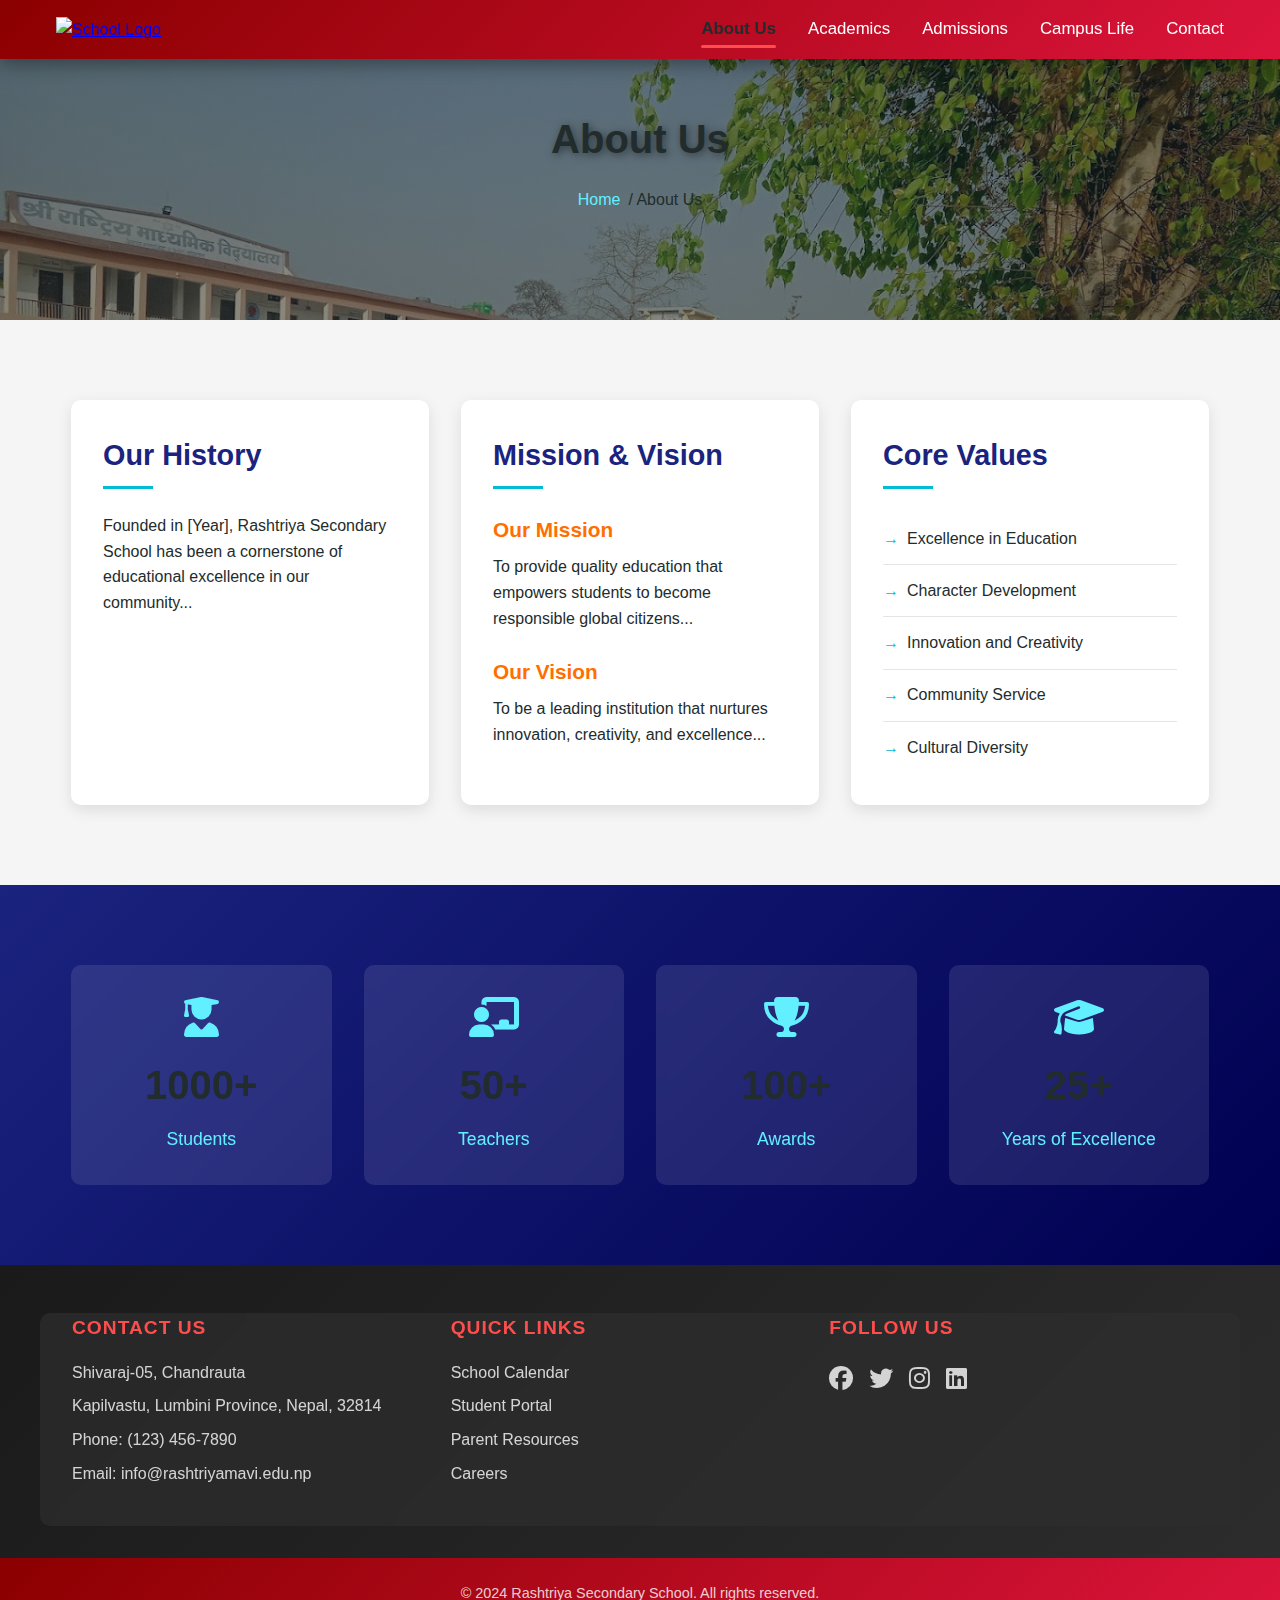
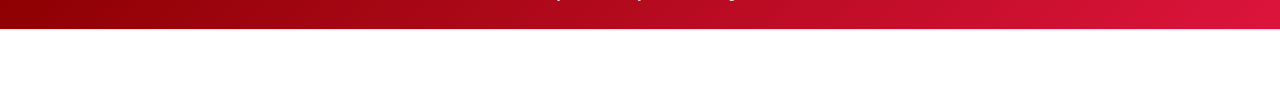
==== pages/about.html @ b4b04a68 "Add files via upload" ====
<!DOCTYPE html>
<html lang="en">
<head>
    <meta charset="UTF-8">
    <meta name="viewport" content="width=device-width, initial-scale=1.0, maximum-scale=1.0, user-scalable=no">
    <title>About Us - Rashtriya Secondary School</title>
    
    <!-- Meta tags for SEO -->
    <meta name="description" content="Learn about Rashtriya Secondary School's history, mission, and values.">
    <meta name="keywords" content="Rashtriya Secondary School, about us, school history, mission, vision">
    
    <!-- CSS Files -->
    <link rel="stylesheet" href="../css/style.css">
    <link rel="stylesheet" href="../css/responsive.css">
    <link rel="stylesheet" href="../css/mobile.css" media="screen and (max-width: 767px)">
    <link rel="stylesheet" href="../css/tablet.css" media="screen and (min-width: 768px) and (max-width: 1023px)">
    <link rel="stylesheet" href="../css/desktop.css" media="screen and (min-width: 1024px)">
    
    <!-- Font Awesome -->
    <link rel="stylesheet" href="https://cdnjs.cloudflare.com/ajax/libs/font-awesome/6.5.1/css/all.min.css">
</head>
<body>
    <!-- Header Section (Same as index.html) -->
    <header>
        <nav class="navbar">
            <div class="logo">
                <a href="../index.html">
                    <img src="assets/images/logo.png" alt="School Logo">
                </a>
            </div>
            <div class="nav-links">
                <ul>
                    <li><a href="about.html" class="active">About Us</a></li>
                    <li><a href="academics.html">Academics</a></li>
                    <li><a href="admissions.html">Admissions</a></li>
                    <li><a href="campus-life.html">Campus Life</a></li>
                    <li><a href="contact.html">Contact</a></li>
                </ul>
            </div>
            <div class="hamburger">
                <div class="bar"></div>
                <div class="bar"></div>
                <div class="bar"></div>
            </div>
        </nav>
    </header>

    <!-- Page Banner -->
    <section class="page-banner">
        <div class="banner-content">
            <h1>About Us</h1>
            <nav class="breadcrumb">
                <a href="../index.html">Home</a> / About Us
            </nav>
        </div>
    </section>

    <!-- About Content -->
    <section class="about-content">
        <div class="container">
            <div class="about-grid">
                <!-- School History -->
                <div class="about-card">
                    <h2>Our History</h2>
                    <p>Founded in [Year], Rashtriya Secondary School has been a cornerstone of educational excellence in our community...</p>
                </div>

                <!-- Mission & Vision -->
                <div class="about-card">
                    <h2>Mission & Vision</h2>
                    <div class="mission">
                        <h3>Our Mission</h3>
                        <p>To provide quality education that empowers students to become responsible global citizens...</p>
                    </div>
                    <div class="vision">
                        <h3>Our Vision</h3>
                        <p>To be a leading institution that nurtures innovation, creativity, and excellence...</p>
                    </div>
                </div>

                <!-- Core Values -->
                <div class="about-card">
                    <h2>Core Values</h2>
                    <ul class="values-list">
                        <li>Excellence in Education</li>
                        <li>Character Development</li>
                        <li>Innovation and Creativity</li>
                        <li>Community Service</li>
                        <li>Cultural Diversity</li>
                    </ul>
                </div>
            </div>
        </div>
    </section>

    <!-- School Statistics -->
    <section class="statistics">
        <div class="container">
            <div class="stats-grid">
                <div class="stat-card">
                    <i class="fas fa-user-graduate"></i>
                    <h3>1000+</h3>
                    <p>Students</p>
                </div>
                <div class="stat-card">
                    <i class="fas fa-chalkboard-teacher"></i>
                    <h3>50+</h3>
                    <p>Teachers</p>
                </div>
                <div class="stat-card">
                    <i class="fas fa-trophy"></i>
                    <h3>100+</h3>
                    <p>Awards</p>
                </div>
                <div class="stat-card">
                    <i class="fas fa-graduation-cap"></i>
                    <h3>25+</h3>
                    <p>Years of Excellence</p>
                </div>
            </div>
        </div>
    </section>

   
    <!-- Footer (Same as index.html) -->
    <footer>
        <!-- Footer content same as index.html -->
        <div class="footer-content">
            <div class="footer-section">
                <h4>Contact Us</h4>
                <p>Shivaraj-05, Chandrauta</p>
                <p>Kapilvastu, Lumbini Province, Nepal, 32814</p>
                <p>Phone: (123) 456-7890</p>
                <p>Email: info@rashtriyamavi.edu.np</p>
            </div>
            <div class="footer-section">
                <h4>Quick Links</h4>
                <ul>
                    <li><a href="calendar.html">School Calendar</a></li>
                    <li><a href="portal.html">Student Portal</a></li>
                    <li><a href="resources.html">Parent Resources</a></li>
                    <li><a href="careers.html">Careers</a></li>
                </ul>
            </div>
            <div class="footer-section">
                <h4>Follow Us</h4>
                <div class="social-links">
                    <a href="#"><i class="fab fa-facebook"></i></a>
                    <a href="#"><i class="fab fa-twitter"></i></a>
                    <a href="#"><i class="fab fa-instagram"></i></a>
                    <a href="#"><i class="fab fa-linkedin"></i></a>
                </div>
            </div>
        </div>
        <div class="footer-bottom">
            <p>&copy; 2024 Rashtriya Secondary School. All rights reserved.</p>
        </div>
    </footer>

    <!-- JavaScript Files -->
    <script src="../js/main.js"></script>
</body>
</html>
---- css/style.css ----
:root {
    /* Primary Colors */
    --primary-color: #1a237e;    /* Deep indigo */
    --primary-light: #534bae;    /* Lighter indigo */
    --primary-dark: #000051;     /* Dark indigo */
    
    /* Accent Colors */
    --accent-color: #00bcd4;     /* Cyan */
    --accent-light: #62efff;     /* Light cyan */
    --accent-dark: #008ba3;      /* Dark cyan */
    
    /* Secondary Colors */
    --secondary-color: #ff6f00;  /* Deep orange */
    --secondary-light: #ffa040;  /* Light orange */
    --secondary-dark: #c43e00;   /* Dark orange */
    
    /* Neutral Colors */
    --text-color: #222c2c;       /* Blue grey - for main text */
    --text-light: #4f5b62;      /* Lighter text */
    --text-dark: #000a12;       /* Dark text */
    
    /* Background Colors */
    --bg-primary: #ffffff;       /* Pure white */
    --bg-secondary: #f5f5f5;    /* Light grey */
    --bg-accent: #e3f2fd;       /* Very light blue */
    
    /* Additional Colors */
    --success: #4caf50;         /* Green */
    --warning: #ffc107;         /* Amber */
    --error: #f44336;           /* Red */
    --info: #2196f3;           /* Blue */
    
    /* Add new red theme colors */
    --theme-dark: #8B0000;     /* Dark red */
    --theme-main: #DC143C;     /* Crimson red */
    --theme-light: #FF4D4D;    /* Light red */
}

* {
    margin: 0;
    padding: 0;
    box-sizing: border-box;
}

body {
    font-family: 'Poppins', sans-serif;
    line-height: 1.6;
    color: var(--text-color);
}

/* Header & Navigation */
header {
    background: linear-gradient(
        135deg,
        var(--theme-dark) 0%,
        var(--theme-main) 100%
    );
    position: fixed;
    width: 100%;
    top: 0;
    z-index: 1000;
    transition: background 0.3s ease;
    box-shadow: 0 4px 20px rgba(0, 0, 0, 0.4);
}

/* Only landing page (index.html) has transparent header initially */
body.landing-page header {
    background: transparent;
    box-shadow: none;
}

/* Add background on scroll for landing page */
body.landing-page header.scrolled {
    background: linear-gradient(
        135deg,
        var(--theme-dark) 0%,
        var(--theme-main) 100%
    );
    backdrop-filter: blur(10px);
    box-shadow: 0 4px 20px rgba(0, 0, 0, 0.4);
}

.navbar {
    max-width: 1200px;
    margin: 0 auto;
    padding: 0.8rem 1rem;
    display: flex;
    align-items: center;
    justify-content: space-between;
}

.logo {
    display: flex;
    align-items: center;
}

.logo img {
    height: 55px;
    filter: brightness(1.1);
    transition: transform 0.3s ease;
}

.logo:hover img {
    transform: scale(1.05);
}

.nav-links {
    margin-left: auto;
}

.nav-links ul {
    list-style: none;
    display: flex;
    gap: 2.5rem;
    align-items: center;
}

.nav-links a {
    text-decoration: none;
    color: white;
    font-weight: 500;
    font-size: 1.05rem;
    padding: 0.5rem 0;
    position: relative;
    transition: all 0.3s ease;
}

/* Update the underline color for better visibility */
.nav-links a::after {
    content: '';
    position: absolute;
    width: 0;
    height: 2px;
    bottom: 0;
    left: 0;
    background-color: var(--white);
    transition: width 0.3s ease;
}

.nav-links a:hover {
    color: var(--theme-light);
}

.nav-links a.active {
    color: var(--white);
    position: relative;
    font-weight: 600;
}

.nav-links a.active::after {
    content: '';
    position: absolute;
    bottom: -2px;
    left: 0;
    width: 100%;
    height: 3px;
    background: var(--theme-light);
    border-radius: 2px;
}

/* Add this animation */
@keyframes slideIn {
    from {
        transform: scaleX(0);
        opacity: 0;
    }
    to {
        transform: scaleX(1);
        opacity: 1;
    }
}

/* Mobile styles for active state */
@media screen and (max-width: 767px) {
    .nav-links a.active {
        background: var(--bg-accent);
        color: var(--accent-dark);
        border-radius: 8px;
    }

    .nav-links a.active::after {
        display: none;
    }
}

/* Hamburger Menu Styling */
.hamburger {
    display: none;  /* Hidden by default, shown in mobile */
    cursor: pointer;
    padding: 0px;
    z-index: 1002;
    background: transparent;
    border: none;
    position: relative;
}

.hamburger .bar {
    width: 25px;
    height: 2px;
    background-color: white;
    margin: 5px 0;
    transition: all 0.3s ease;
    border-radius: 3px;
}

/* Active state for hamburger */
.hamburger.active .bar:nth-child(1) {
    transform: translateY(8px) rotate(45deg);
}

.hamburger.active .bar:nth-child(2) {
    opacity: 0;
}

.hamburger.active .bar:nth-child(3) {
    transform: translateY(-8px) rotate(-45deg);
}

/* Hero Section */
.hero {
    margin-top: -80px;
    position: relative;
    height: 100vh;
    background: linear-gradient(
        rgba(12, 33, 36, 0.5),
        rgba(39, 54, 57, 0.5)
    ),
    url('../assets/images/rss.jpg') center/cover;
    background-attachment: scroll;
    display: flex;
    align-items: center;
    justify-content: center;
    text-align: center;
    color: var(--white);
    transform-style: preserve-3d;
    perspective: 1000px;
}

.hero-content {
    position: relative;
    z-index: 1;
    padding: 2rem;
    margin-top: 80px;
    max-width: 800px;
    background: rgba(0, 0, 0, 0.3);
    border-radius: 10px;
    backdrop-filter: blur(8px);
    transform: translateZ(0);
    transition: all 0.5s cubic-bezier(0.165, 0.84, 0.44, 1);
}

.hero-content h1 {
    font-size: 3.5rem;
    margin-bottom: 1rem;
    text-shadow: 2px 2px 15px rgba(0, 0, 0, 0.5);
    letter-spacing: -1px;
    font-weight: 800;
}

.hero-content p {
    font-size: 1.2rem;
    margin-bottom: 2rem;
    text-shadow: 1px 1px 8px rgba(0, 0, 0, 0.3);
}

.cta-button {
    display: inline-block;
    padding: 1rem 2rem;
    background: var(--secondary-color);
    color: var(--white);
    text-decoration: none;
    border-radius: 30px;
    transition: transform 0.3s ease, background 0.3s ease;
}

.cta-button:hover {
    transform: translateY(-3px);
    background: #c0392b;
}

/* Features Section */
.features {
    padding: 5rem 0;
    background: var(--bg-secondary);
}

.features .container {
    display: flex;
    justify-content: space-between;
    gap: 2rem;
    max-width: 1200px;
    margin: 0 auto;
    padding: 0 1rem;
}

.feature-card {
    background: var(--bg-primary);
    padding: 2rem;
    border-radius: 10px;
    text-align: center;
    box-shadow: 0 10px 30px rgba(26, 35, 126, 0.1);
    border: 1px solid rgba(26, 35, 126, 0.05);
    transition: all 0.4s cubic-bezier(0.165, 0.84, 0.44, 1);
}

.feature-card:hover {
    transform: translateY(-8px) scale(1.01);
    box-shadow: 0 15px 40px rgba(26, 35, 126, 0.15);
    border-color: var(--accent-light);
}

.feature-card i {
    font-size: 2.5rem;
    color: var(--accent-color);
    background: var(--bg-accent);
    padding: 1rem;
    border-radius: 50%;
    margin-bottom: 1.5rem;
}

.feature-card h3 {
    color: var(--primary-color);
    margin-bottom: 1rem;
}

.feature-card p {
    color: var(--text-light);
}

/* News & Events Section */
.news-events {
    padding: 4rem 0;
    background: var(--bg-secondary, #f5f5f5);
}

.news-grid {
    display: grid;
    grid-template-columns: repeat(auto-fit, minmax(300px, 1fr));
    gap: 2rem;
    margin-top: 2rem;
}

.news-card, .event-card {
    background: white;
    border-radius: 10px;
    overflow: hidden;
    box-shadow: 0 2px 10px rgba(0, 0, 0, 0.1);
}

.news-image, .event-image {
    height: 200px;
    overflow: hidden;
}

.news-image img, .event-image img {
    width: 100%;
    height: 100%;
    object-fit: cover;
}

.news-content, .event-content {
    padding: 1.5rem;
}

.news-date, .event-date {
    color: var(--accent-color);
    font-size: 0.9rem;
    margin-bottom: 0.5rem;
}

.news-content h3, .event-content h3 {
    color: var(--primary-color);
    margin-bottom: 1rem;
    font-size: 1.3rem;
}

.news-content p, .event-content p {
    color: var(--text-color);
    margin-bottom: 1rem;
    line-height: 1.6;
}

.event-details {
    display: flex;
    gap: 1rem;
    margin-top: 1rem;
    color: var(--text-light);
    font-size: 0.9rem;
}

.event-details span {
    display: flex;
    align-items: center;
    gap: 0.5rem;
}

.read-more {
    display: inline-flex;
    align-items: center;
    gap: 0.5rem;
    color: var(--accent-color);
    text-decoration: none;
    margin-top: 1rem;
    font-weight: 500;
    transition: gap 0.3s ease;
}

.read-more:hover {
    gap: 1rem;
}

.view-all-container {
    text-align: center;
    margin-top: 3rem;
}

.view-all-btn {
    display: inline-block;
    padding: 1rem 2rem;
    background: var(--accent-color);
    color: var(--white);
    text-decoration: none;
    border-radius: 25px;
    transition: all 0.3s ease;
}

.view-all-btn:hover {
    background: var(--accent-dark);
    transform: translateY(-2px);
}

.fade-in {
    animation: fadeIn 0.5s ease-in;
}

@keyframes fadeIn {
    from { opacity: 0; transform: translateY(20px); }
    to { opacity: 1; transform: translateY(0); }
}

/* Responsive Styles */
@media screen and (max-width: 768px) {
    .news-grid {
        grid-template-columns: 1fr;
        padding: 0 1rem;
    }

    .event-details {
        flex-direction: column;
        gap: 0.5rem;
    }
}

/* Messages Section */
.messages {
    padding: 5rem 0;
    background: var(--bg-primary);
}

.messages h2 {
    text-align: center;
    color: var(--primary-color);
    margin-bottom: 3rem;
    font-size: 2.5rem;
    position: relative;
}

.messages h2::after {
    content: '';
    display: block;
    width: 80px;
    height: 4px;
    background: linear-gradient(to right, var(--accent-color), var(--accent-light));
    margin: 1rem auto;
    border-radius: 2px;
}

.message-grid {
    display: grid;
    grid-template-columns: repeat(auto-fit, minmax(300px, 1fr));
    gap: 2rem;
    margin-top: 2rem;
}

.message-card {
    background: #fff;
    border-radius: 10px;
    padding: 2rem;
    box-shadow: 0 5px 15px rgba(0,0,0,0.1);
    transition: transform 0.3s ease;
}

.message-card:hover {
    transform: translateY(-5px);
}

.message-header {
    display: flex;
    align-items: center;
    gap: 1rem;
    margin-bottom: 1.5rem;
}

.message-header img {
    width: 60px;
    height: 60px;
    border-radius: 50%;
    object-fit: cover;
}

.message-author h3 {
    color: #2c3e50;
    margin-bottom: 0.25rem;
}

.message-author span {
    color: #666;
    font-size: 0.9rem;
}

.message-content {
    padding: 1.5rem;
}

.message-content p {
    color: var(--text-color);
    margin-bottom: 1rem;
    line-height: 1.6;
    font-style: italic;
}

.read-more {
    display: inline-block;
    color: var(--accent-color);
    text-decoration: none;
    font-weight: 500;
    transition: color 0.3s ease;
    position: relative;
}

.read-more::after {
    content: '→';
    margin-left: 5px;
    transition: transform 0.3s ease;
    display: inline-block;
}

.read-more:hover {
    color: var(--accent-dark);
}

.read-more:hover::after {
    transform: translateX(5px);
}

/* Footer */
footer {
    background: linear-gradient(
        135deg,
        #1a1a1a 0%,
        #2d2d2d 100%
    );
    padding: 3rem 0 0;
}

.footer-content {
    max-width: 1200px;
    margin: 0 auto;
    display: flex;
    justify-content: space-between;
    flex-wrap: wrap;
    padding: 0 2rem;
    background: rgba(45, 45, 45, 0.7);
    border-radius: 10px;
    backdrop-filter: blur(10px);
}

.footer-section {
    flex: 1;
    min-width: 250px;
    margin-bottom: 2rem;
}

.footer-section h4 {
    color: var(--theme-light);
    font-size: 1.2rem;
    margin-bottom: 1rem;
    text-transform: uppercase;
    letter-spacing: 1px;
    font-weight: 600;
}

.footer-section p {
    color: rgba(255, 255, 255, 0.8);
    margin-bottom: 0.5rem;
}

.footer-section ul {
    list-style: none;
}

.footer-section ul li {
    margin-bottom: 0.5rem;
}

.footer-section ul li a {
    text-decoration: none;
    color: rgba(255, 255, 255, 0.8);
    transition: color 0.3s ease;
}

.footer-section ul li a:hover {
    color: var(--theme-light);
    transform: translateX(5px);
}

.social-links {
    display: flex;
    gap: 1rem;
}

.social-links a {
    color: rgba(255, 255, 255, 0.8);
    font-size: 1.5rem;
    transition: all 0.3s ease;
}

.social-links a:hover {
    color: var(--theme-light);
    transform: translateY(-3px);
}

.footer-bottom {
    text-align: center;
    padding: 1.5rem 0;
    margin-top: 2rem;
    background: linear-gradient(
        135deg,
        var(--theme-dark) 0%,
        var(--theme-main) 100%
    );
}

.footer-bottom p {
    color: rgba(255, 255, 255, 0.8);
    font-size: 0.9rem;
}

/* Add subtle background patterns */
.features {
    background-image: 
        linear-gradient(30deg, var(--bg-secondary) 12%, transparent 12.5%, transparent 87%, var(--bg-secondary) 87.5%, var(--bg-secondary)),
        linear-gradient(150deg, var(--bg-secondary) 12%, transparent 12.5%, transparent 87%, var(--bg-secondary) 87.5%, var(--bg-secondary)),
        linear-gradient(30deg, var(--bg-secondary) 12%, transparent 12.5%, transparent 87%, var(--bg-secondary) 87.5%, var(--bg-secondary)),
        linear-gradient(150deg, var(--bg-secondary) 12%, transparent 12.5%, transparent 87%, var(--bg-secondary) 87.5%, var(--bg-secondary)),
        linear-gradient(60deg, rgba(26, 35, 126, 0.05) 25%, transparent 25.5%, transparent 75%, rgba(26, 35, 126, 0.05) 75%, rgba(26, 35, 126, 0.05)),
        linear-gradient(60deg, rgba(26, 35, 126, 0.05) 25%, transparent 25.5%, transparent 75%, rgba(26, 35, 126, 0.05) 75%, rgba(26, 35, 126, 0.05));
    background-size: 80px 140px;
    background-position: 0 0, 0 0, 40px 70px, 40px 70px, 0 0, 40px 70px;
}

/* Add gradient borders */
.feature-card::before {
    content: '';
    position: absolute;
    top: 0;
    left: 0;
    right: 0;
    height: 4px;
    background: linear-gradient(
        90deg,
        var(--accent-color),
        var(--accent-light)
    );
    opacity: 0;
    transition: opacity 0.3s ease;
    border-radius: 4px 4px 0 0;
}

.feature-card:hover::before {
    opacity: 1;
}

/* Page Banner */
.page-banner {
    margin-top: -80px;
    position: relative;
    height: 400px;
    background: linear-gradient(
        rgba(12, 33, 36, 0.5),
        rgba(39, 54, 57, 0.5)
    ),
    url('../assets/images/rss.jpg') center/cover;
    background-attachment: scroll;
    display: flex;
    align-items: center;
    justify-content: center;
    text-align: center;
    color: var(--white);
    overflow: hidden;
    transform-style: preserve-3d;
}

.banner-content {
    position: relative;
    z-index: 1;
    padding: 2rem;
    margin-top: 80px;
    transform: translateZ(50px);
    transition: transform 0.5s ease-out;
}

.banner-content h1 {
    font-size: 2.5rem;
    margin-bottom: 1rem;
    color: var(--white);
}

/* Breadcrumb styling */
.breadcrumb {
    display: flex;
    justify-content: center;
    gap: 0.5rem;
    color: var(--white);
}

.breadcrumb a {
    color: var(--accent-light);
    text-decoration: none;
    transition: color 0.3s ease;
}

.breadcrumb a:hover {
    color: var(--white);
}

/* About Content */
.about-content {
    padding: 5rem 0;
    background: var(--bg-secondary);
}

.about-grid {
    display: grid;
    grid-template-columns: repeat(auto-fit, minmax(300px, 1fr));
    gap: 2rem;
    max-width: 1200px;
    margin: 0 auto;
    padding: 0 1rem;
}

.about-card {
    background: var(--bg-primary);
    padding: 2rem;
    border-radius: 10px;
    box-shadow: 0 5px 15px rgba(0, 0, 0, 0.1);
    transition: transform 0.3s ease;
}

.about-card:hover {
    transform: translateY(-5px);
}

.about-card h2 {
    color: var(--primary-color);
    margin-bottom: 1.5rem;
    font-size: 1.8rem;
    position: relative;
}

.about-card h2::after {
    content: '';
    display: block;
    width: 50px;
    height: 3px;
    background: var(--accent-color);
    margin-top: 0.5rem;
}

.mission, .vision {
    margin-bottom: 1.5rem;
}

.mission h3, .vision h3 {
    color: var(--secondary-color);
    margin-bottom: 0.5rem;
    font-size: 1.3rem;
}

.values-list {
    list-style: none;
    padding: 0;
}

.values-list li {
    padding: 0.8rem 0;
    border-bottom: 1px solid rgba(0, 0, 0, 0.1);
    color: var(--text-color);
    position: relative;
    padding-left: 1.5rem;
}

.values-list li:last-child {
    border-bottom: none;
}

.values-list li::before {
    content: '→';
    position: absolute;
    left: 0;
    color: var(--accent-color);
}

/* Statistics Section */
.statistics {
    padding: 5rem 0;
    background: linear-gradient(135deg, var(--primary-color), var(--primary-dark));
    color: var(--white);
}

.stats-grid {
    display: grid;
    grid-template-columns: repeat(auto-fit, minmax(200px, 1fr));
    gap: 2rem;
    max-width: 1200px;
    margin: 0 auto;
    padding: 0 1rem;
}

.stat-card {
    text-align: center;
    padding: 2rem;
    background: rgba(255, 255, 255, 0.1);
    border-radius: 10px;
    backdrop-filter: blur(5px);
    transition: transform 0.3s ease;
}

.stat-card:hover {
    transform: translateY(-5px);
}

.stat-card i {
    font-size: 2.5rem;
    color: var(--accent-light);
    margin-bottom: 1rem;
}

.stat-card h3 {
    font-size: 2.5rem;
    margin-bottom: 0.5rem;
    color: var(--white);
}

.stat-card p {
    color: var(--accent-light);
    font-size: 1.1rem;
}

/* Responsive Styles */
@media screen and (max-width: 768px) {
    .page-banner {
        height: 200px;
    }

    .banner-content h1 {
        font-size: 2rem;
    }

    .about-card {
        padding: 1.5rem;
    }

    .about-card h2 {
        font-size: 1.5rem;
    }

    .stat-card {
        padding: 1.5rem;
    }

    .stat-card h3 {
        font-size: 2rem;
    }

    .stat-card i {
        font-size: 2rem;
    }
}

/* Animation for Statistics */
@keyframes countUp {
    from {
        opacity: 0;
        transform: translateY(20px);
    }
    to {
        opacity: 1;
        transform: translateY(0);
    }
}

.stat-card {
    animation: countUp 0.6s ease forwards;
}

.stats-grid > div:nth-child(1) { animation-delay: 0.1s; }
.stats-grid > div:nth-child(2) { animation-delay: 0.2s; }
.stats-grid > div:nth-child(3) { animation-delay: 0.3s; }
.stats-grid > div:nth-child(4) { animation-delay: 0.4s; }

/* Faculty Section */
.faculty {
    padding: 5rem 0;
    background: var(--bg-secondary);
}

.faculty-grid {
    display: grid;
    grid-template-columns: repeat(auto-fit, minmax(300px, 1fr));
    gap: 2rem;
    margin-top: 3rem;
}

.faculty-card {
    background: var(--bg-primary);
    border-radius: 15px;
    overflow: hidden;
    box-shadow: 0 5px 15px rgba(0, 0, 0, 0.1);
    transition: transform 0.3s ease;
}

.faculty-card:hover {
    transform: translateY(-5px);
}

.faculty-image {
    height: 250px;
    overflow: hidden;
}

.faculty-image img {
    width: 100%;
    height: 100%;
    object-fit: cover;
    transition: transform 0.3s ease;
}

.faculty-card:hover .faculty-image img {
    transform: scale(1.1);
}

.faculty-info {
    padding: 1.5rem;
    text-align: center;
}

.faculty-info h3 {
    color: var(--primary-color);
    margin-bottom: 0.5rem;
    font-size: 1.3rem;
}

.designation {
    color: var(--accent-color);
    font-weight: 500;
    display: block;
    margin-bottom: 0.5rem;
}

.faculty-contact {
    display: flex;
    justify-content: center;
    gap: 1rem;
    margin-top: 1rem;
}

.faculty-contact a {
    color: var(--text-light);
    transition: color 0.3s ease;
}

.faculty-contact a:hover {
    color: var(--accent-color);
}

.view-all-faculty {
    text-align: center;
    margin-top: 3rem;
}

.btn-primary {
    background: var(--accent-color);
    color: var(--white);
    padding: 1rem 2rem;
    border-radius: 25px;
    text-decoration: none;
    transition: all 0.3s ease;
    display: inline-block;
}

.btn-primary:hover {
    background: var(--accent-dark);
    transform: translateY(-2px);
}

/* Responsive Styles */
@media screen and (max-width: 768px) {
    .faculty-grid {
        grid-template-columns: 1fr;
        padding: 0 1rem;
    }

    .faculty-image {
        height: 200px;
    }
}

/* Add glow effect on hover */
.nav-links a:hover::before {
    content: '';
    position: absolute;
    top: 0;
    left: 0;
    width: 100%;
    height: 100%;
    background: rgba(255, 255, 255, 0.1);
    border-radius: 25px;
    filter: blur(8px);
    z-index: -1;
}

/* Mobile menu adjustments */
@media screen and (max-width: 768px) {
    .nav-links {
        background: rgba(139, 0, 0, 0.95);
        backdrop-filter: blur(10px);
        position: fixed;
        top: 0;
        right: -100%;
        height: 100vh;
        width: 100%;
        display: flex;
        flex-direction: column;
        justify-content: center;
        transition: right 0.3s ease;
    }

    .nav-links.active {
        right: 0;
    }

    .nav-links a {
        padding: 1rem 0;
        width: 100%;
        text-align: center;
    }

    .nav-links a.active {
        color: var(--white);
        background: transparent;
    }

    .nav-links a:hover {
        color: var(--theme-light);
    }
}

/* Parallax effect for hero and page banner */
.hero, .page-banner {
    background-attachment: fixed;
    background-size: cover;
    background-position: center;
    position: relative;
    overflow: hidden;
}

.hero-content, .banner-content {
    position: relative;
    z-index: 1;
    opacity: 0;
    transform: translateY(20px);
    transition: opacity 0.6s ease-out, transform 0.6s ease-out;
}

.hero-content.visible, .banner-content.visible {
    opacity: 1;
    transform: translateY(0);
}

/* Add a subtle shadow to text for better readability */
.hero-content h1, .banner-content h1 {
    text-shadow: 2px 2px 8px rgba(0, 0, 0, 0.5);
}

.hero-content p, .banner-content p {
    text-shadow: 1px 1px 5px rgba(0, 0, 0, 0.5);
}

/* Scroll Animation */
@keyframes fadeUpIn {
    from {
        opacity: 0;
        transform: translateY(30px);
    }
    to {
        opacity: 1;
        transform: translateY(0);
    }
}

.hero-content.visible {
    animation: fadeUpIn 1s cubic-bezier(0.165, 0.84, 0.44, 1) forwards;
}

/* Scroll Effect */
.scroll-effect {
    transform: translateY(var(--scroll-amount));
    opacity: calc(1 - (var(--scroll-amount) / 500));
}

.map-container {
    margin: 2rem 0;
    border-radius: 10px;
    overflow: hidden;
    box-shadow: 0 4px 20px rgba(0, 0, 0, 0.1);
}

#mapContainer {
    width: 100%;
    height: 450px;
    border-radius: 10px;
}

/* HERE Maps InfoBubble customization */
.H_ib_body {
    background: white;
    padding: 10px;
    border-radius: 8px;
}

.H_ib_body h3 {
    color: var(--primary-color);
    margin-bottom: 0.5rem;
}

.H_ib_body p {
    color: var(--text-color);
    margin: 0.2rem 0;
}

/* Message Modal Styles */
.community-message-modal {
    display: none;
    position: fixed;
    top: 0;
    left: 0;
    width: 100%;
    height: 100%;
    background: rgba(0, 0, 0, 0.7);
    z-index: 1000;
    overflow-y: auto;
}

.modal-content {
    position: relative;
    background: #fff;
    width: 90%;
    max-width: 800px;
    margin: 50px auto;
    padding: 2rem;
    border-radius: 10px;
    box-shadow: 0 5px 15px rgba(0,0,0,0.3);
    max-height: 90vh;
    overflow-y: auto;
}

.close-modal {
    position: absolute;
    right: 1.5rem;
    top: 1.5rem;
    font-size: 1.5rem;
    cursor: pointer;
    color: #666;
    transition: color 0.3s ease;
}

.close-modal:hover {
    color: #333;
}

.modal-header {
    margin-bottom: 2rem;
}

.author-info {
    display: flex;
    align-items: center;
    gap: 1.5rem;
}

.author-info img {
    width: 80px;
    height: 80px;
    border-radius: 50%;
    object-fit: cover;
}

.modal-body {
    line-height: 1.8;
    color: #444;
    white-space: pre-line;
    padding: 1rem 0;
}

/* Message Card Styles */
.message-card {
    cursor: pointer;
    transition: transform 0.3s ease;
}

.message-card:hover {
    transform: translateY(-5px);
}

.message-preview {
    display: -webkit-box;
    -webkit-line-clamp: 3;
    -webkit-box-orient: vertical;
    overflow: hidden;
    margin-bottom: 1rem;
}

.read-more-btn {
    background: none;
    border: none;
    color: #3498db;
    cursor: pointer;
    font-weight: 500;
    padding: 0;
    transition: color 0.3s ease;
}

.read-more-btn:hover {
    color: #2980b9;
}

/* Responsive Design */
@media screen and (max-width: 768px) {
    .modal-content {
        margin: 20px auto;
        padding: 1.5rem;
    }

    .author-info {
        flex-direction: column;
        text-align: center;
        gap: 1rem;
    }
}

/* Responsive adjustments */
@media screen and (max-width: 768px) {
    .message-grid {
        grid-template-columns: 1fr;
    }
    
    .message-card {
        padding: 1.5rem;
    }
}

/* Notice Popup Styles */
.notice-popup {
    display: none;
    position: fixed;
    top: 0;
    left: 0;
    width: 100%;
    height: 100%;
    background: rgba(0, 0, 0, 0.7);
    z-index: 1000;
    animation: fadeIn 0.3s ease;
}

.notice-content {
    position: relative;
    top: 50%;
    left: 50%;
    transform: translate(-50%, -50%);
    background: white;
    padding: 2rem;
    border-radius: 15px;
    max-width: 600px;
    width: 90%;
    max-height: 80vh;
    overflow-y: auto;
    box-shadow: 0 5px 30px rgba(0, 0, 0, 0.3);
}

.close-notice {
    position: absolute;
    top: 1rem;
    right: 1rem;
    background: none;
    border: none;
    font-size: 1.5rem;
    cursor: pointer;
    color: #666;
    padding: 0.5rem;
    line-height: 1;
}

.notice-header {
    display: flex;
    align-items: center;
    gap: 1rem;
    margin-bottom: 1.5rem;
    padding-bottom: 1rem;
    border-bottom: 1px solid #eee;
}

.notice-header i {
    font-size: 1.8rem;
    color: #e74c3c;
}

.notice-header h2 {
    margin: 0;
    color: #2c3e50;
    font-size: 1.5rem;
}

.notice-body {
    margin-bottom: 1.5rem;
}

.notice-body img,
.notice-body video {
    max-width: 100%;
    border-radius: 8px;
    margin: 1rem 0;
}

.notice-footer {
    display: flex;
    justify-content: space-between;
    align-items: center;
    padding-top: 1rem;
    border-top: 1px solid #eee;
}

.dont-show {
    display: flex;
    align-items: center;
    gap: 0.5rem;
    color: #666;
    font-size: 0.9rem;
}

.notice-btn {
    background: #3498db;
    color: white;
    border: none;
    padding: 0.5rem 1.5rem;
    border-radius: 5px;
    cursor: pointer;
    transition: background 0.3s ease;
}

.notice-btn:hover {
    background: #2980b9;
}

@keyframes fadeIn {
    from { opacity: 0; }
    to { opacity: 1; }
}

/* Responsive styles */
@media (max-width: 768px) {
    .notice-content {
        width: 95%;
        padding: 1.5rem;
    }

    .notice-footer {
        flex-direction: column;
        gap: 1rem;
    }
}
---- css/responsive.css ----
/* Common responsive styles */
.container {
    width: 100%;
    max-width: 1200px;
    margin: 0 auto;
    padding: 0 15px;
}

/* Responsive images */
img {
    max-width: 100%;
    height: auto;
}

/* Responsive navigation */
.navbar {
    display: flex;
    justify-content: space-between;
    align-items: center;
    padding: 1rem;
}

/* Hamburger menu - hidden on desktop */
.hamburger {
    display: none;
}

/* Add responsive animations */
@keyframes fadeIn {
    from { opacity: 0; }
    to { opacity: 1; }
}

@keyframes slideIn {
    from { transform: translateY(20px); opacity: 0; }
    to { transform: translateY(0); opacity: 1; }
}

.feature-card {
    animation: slideIn 0.5s ease forwards;
}

.hero-content {
    animation: fadeIn 1s ease forwards;
}
---- css/mobile.css ----
/* Mobile styles (up to 767px) */
@media screen and (max-width: 767px) {
    /* Show hamburger on mobile */
    .hamburger {
        display: block;
        position: fixed;
        top: 20px;
        right: 20px;
    }

    /* Navigation menu */
    .nav-links {
        display: none;
        position: fixed;
        top: 0;
        left: 0;
        right: 0;
        bottom: 0;
        background: var(--bg-primary);
        padding-top: 80px;
        z-index: 1000;
        box-shadow: 0 2px 10px rgba(0, 0, 0, 0.1);
    }

    .nav-links.active {
        display: block;
    }

    .nav-links ul {
        flex-direction: column;
        gap: 0;
        text-align: center;
        width: 100%;
        padding: 0 2rem;
    }

    .nav-links ul li {
        width: 100%;
        background: var(--bg-primary);
    }

    .nav-links ul li:last-child {
        border-bottom: none;
    }

    .nav-links a {
        font-size: 1.1rem;
        padding: 1.2rem 1rem;
        display: block;
        width: 100%;
        color: var(--primary-color);
        font-weight: 500;
        transition: all 0.3s ease;
        background: var(--bg-primary);
    }

    .nav-links a:hover {
        background: var(--bg-accent);
        color: var(--accent-dark);
    }

    /* Active link state */
    .nav-links a.active {
        background: var(--bg-accent);
        color: var(--accent-dark);
    }

    /* Ensure header stays on top */
    header {
        background: var(--bg-primary);
        box-shadow: 0 2px 10px rgba(0, 0, 0, 0.1);
    }

    /* Remove the overlay */
    .nav-links.active::before {
        display: none;
    }

    /* Hero section */
    .hero-content {
        padding: 2rem 1rem;
    }

    .hero-content h1 {
        font-size: 2rem;
    }

    .hero {
        height: 60vh;
    }

    /* Features section */
    .features .container {
        flex-direction: column;
    }

    .feature-card {
        width: 100%;
        margin: 1rem 0;
    }

    /* Footer */
    .footer-content {
        flex-direction: column;
        text-align: center;
    }

    .footer-section {
        width: 100%;
        text-align: center;
    }

    .social-links {
        justify-content: center;
    }

    /* Messages Section */
    .message-grid {
        grid-template-columns: 1fr;
        padding: 0 1rem;
    }

    .message-header {
        padding: 1rem;
    }

    .message-header img {
        width: 60px;
        height: 60px;
    }

    .message-content {
        padding: 1rem;
    }

    .messages h2 {
        font-size: 2rem;
        margin-bottom: 2rem;
    }

    /* Remove any backdrop filters or transparency */
    header, .nav-links {
        backdrop-filter: blur(10px);
        background: linear-gradient(
            135deg,
            var(--primary-dark) 0%,
            var(--primary-color) 100%
        );
    }
}
---- css/tablet.css ----
/* Tablet styles (768px to 1023px) */
@media screen and (min-width: 768px) and (max-width: 1023px) {
    /* Hero section */
    .hero-content {
        padding: 3rem 2rem;
    }

    /* Features section */
    .features .container {
        flex-wrap: wrap;
    }

    .feature-card {
        width: calc(50% - 2rem);
        margin: 1rem;
    }

    /* Footer */
    .footer-content {
        flex-wrap: wrap;
    }

    .footer-section {
        width: calc(50% - 2rem);
        margin: 1rem;
    }
}
---- css/desktop.css ----
/* Desktop styles (1024px and above) */
@media screen and (min-width: 1024px) {
    .nav-links {
        display: block !important; /* Always visible on desktop */
    }

    .nav-links ul {
        display: flex;
        gap: 2rem;
    }

    .features .container {
        display: flex;
        justify-content: space-between;
    }

    .feature-card {
        width: calc(33.333% - 2rem);
    }

    .footer-content {
        display: flex;
        justify-content: space-between;
    }
}
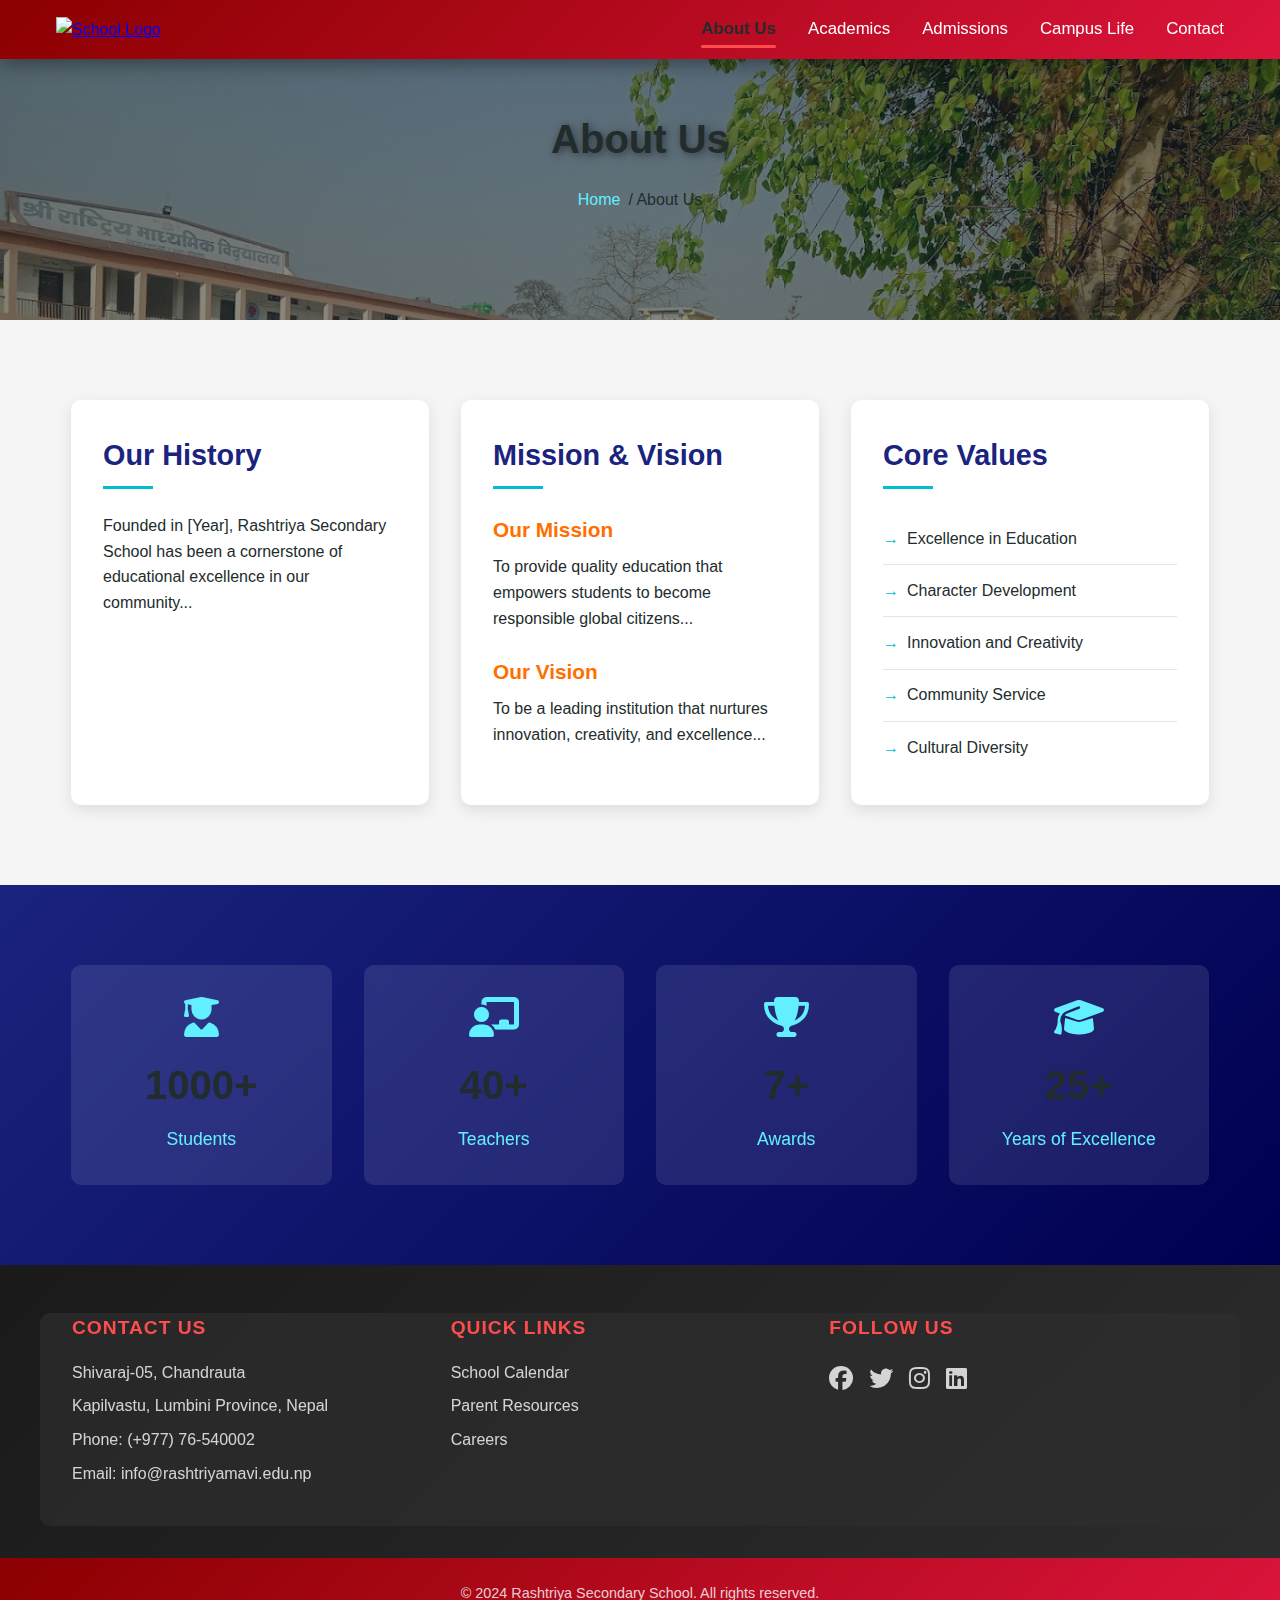
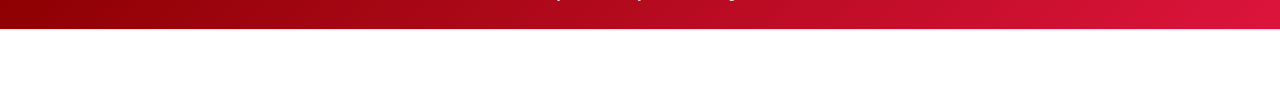
==== commit 230952d7: "Add files via upload" ====
--- a/pages/about.html
+++ b/pages/about.html
@@ -104,12 +104,12 @@
                 </div>
                 <div class="stat-card">
                     <i class="fas fa-chalkboard-teacher"></i>
-                    <h3>50+</h3>
+                    <h3>40+</h3>
                     <p>Teachers</p>
                 </div>
                 <div class="stat-card">
                     <i class="fas fa-trophy"></i>
-                    <h3>100+</h3>
+                    <h3>7+</h3>
                     <p>Awards</p>
                 </div>
                 <div class="stat-card">
@@ -129,15 +129,15 @@
             <div class="footer-section">
                 <h4>Contact Us</h4>
                 <p>Shivaraj-05, Chandrauta</p>
-                <p>Kapilvastu, Lumbini Province, Nepal, 32814</p>
-                <p>Phone: (123) 456-7890</p>
+                <p>Kapilvastu, Lumbini Province, Nepal</p>
+                <p>Phone: (+977) 76-540002</p>
                 <p>Email: info@rashtriyamavi.edu.np</p>
             </div>
             <div class="footer-section">
                 <h4>Quick Links</h4>
                 <ul>
                     <li><a href="calendar.html">School Calendar</a></li>
-                    <li><a href="portal.html">Student Portal</a></li>
+                    <!-- <li><a href="portal.html">Student Portal</a></li> -->
                     <li><a href="resources.html">Parent Resources</a></li>
                     <li><a href="careers.html">Careers</a></li>
                 </ul>
--- a/css/style.css
+++ b/css/style.css
@@ -397,16 +397,38 @@
 .read-more {
     display: inline-flex;
     align-items: center;
-    gap: 0.5rem;
-    color: var(--accent-color);
+    gap: 8px;
+    padding: 8px 20px;
+    color: white;
+    border: none;
+    border-radius: 25px;
+    font-size: 0.9rem;
+    font-weight: 500;
+    cursor: pointer;
+    transition: all 0.3s ease;
     text-decoration: none;
-    margin-top: 1rem;
-    font-weight: 500;
-    transition: gap 0.3s ease;
+    box-shadow: 0 2px 5px rgba(0,0,0,0.1);
 }
 
 .read-more:hover {
-    gap: 1rem;
+    background: var(--accent-color);
+    color: white;
+    transform: translateY(-2px);
+    box-shadow: 0 4px 10px rgba(0,0,0,0.15);
+}
+
+.read-more i {
+    transition: transform 0.3s ease;
+}
+
+.read-more:hover i {
+    transform: translateX(4px);
+}
+
+/* Active state */
+.read-more:active {
+    transform: translateY(0);
+    box-shadow: 0 2px 5px rgba(0,0,0,0.1);
 }
 
 .view-all-container {
@@ -1388,4 +1410,65 @@
         flex-direction: column;
         gap: 1rem;
     }
+}
+
+/* Modal Styles for Latest News */
+.news-modal {
+    display: none;
+    position: fixed;
+    top: 0;
+    left: 0;
+    width: 100%;
+    height: 100%;
+    background-color: rgba(0, 0, 0, 0.8);
+    z-index: 1000;
+    justify-content: center;
+    align-items: center;
+}
+
+.news-modal .modal-content {
+    background-color: white;
+    padding: 2rem;
+    border-radius: 8px;
+    max-width: 800px;
+    width: 90%;
+    max-height: 90vh;
+    overflow-y: auto;
+    position: relative;
+}
+
+.news-modal .close-modal {
+    position: absolute;
+    right: 1rem;
+    top: 1rem;
+    font-size: 1.5rem;
+    cursor: pointer;
+    background: none;
+    border: none;
+    color: #333;
+}
+
+.news-modal .modal-header {
+    margin-bottom: 1rem;
+}
+
+.news-modal .modal-image {
+    width: 100%;
+    max-height: 400px;
+    object-fit: cover;
+    border-radius: 4px;
+    margin-bottom: 1rem;
+}
+
+.news-modal .modal-description {
+    line-height: 1.6;
+    margin-bottom: 1rem;
+}
+
+/* Responsive adjustments */
+@media (max-width: 768px) {
+    .news-modal .modal-content {
+        width: 95%;
+        padding: 1rem;
+    }
 } 